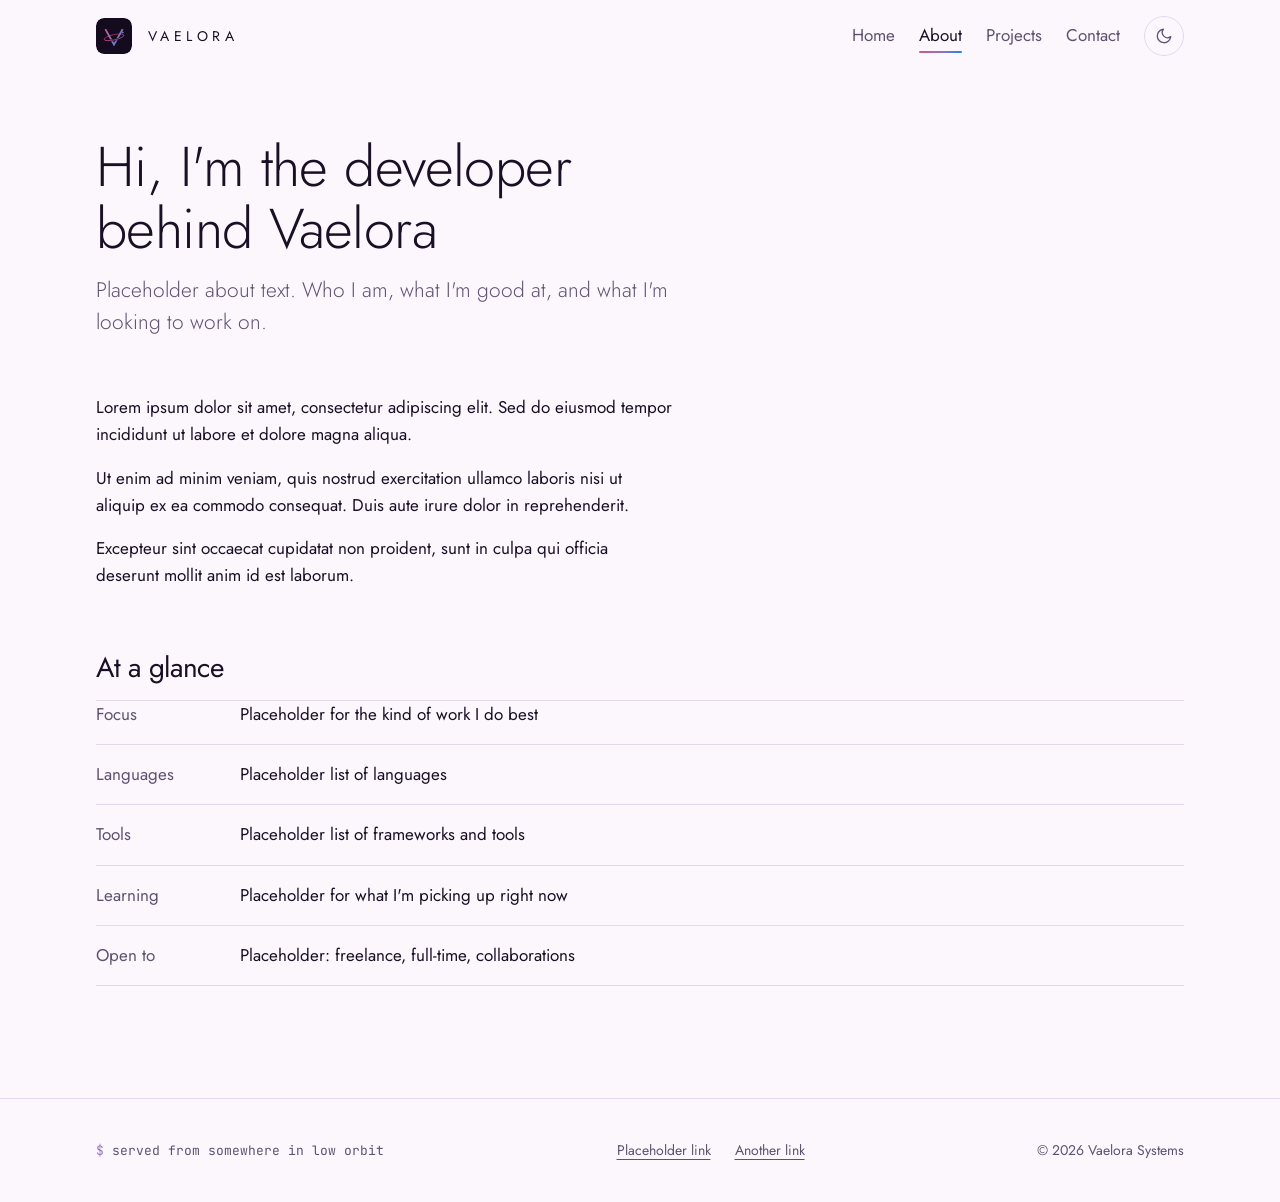
==== about/index.html @ 356ca691 "Start fresh: new Vaelora site scaffold Replace the old site with a plain HTML/CSS/JS base built arou" ====
<!doctype html>
<html lang="en">
<head>
  <meta charset="utf-8">
  <meta name="viewport" content="width=device-width, initial-scale=1">
  <title>About | Vaelora</title>
  <meta name="description" content="Placeholder description for the about page.">

  <link rel="icon" href="/assets/img/favicon.svg" type="image/svg+xml">
  <link rel="icon" href="/assets/img/logos/orbit_icon.png" type="image/png">

  <!-- Set the theme before first paint so there's no flash -->
  <script>
    (function () {
      var t = null;
      try { t = localStorage.getItem('theme'); } catch (e) {}
      if (t !== 'light' && t !== 'dark') {
        t = window.matchMedia('(prefers-color-scheme: dark)').matches ? 'dark' : 'light';
      }
      document.documentElement.dataset.theme = t;
    })();
  </script>

  <link rel="preconnect" href="https://fonts.googleapis.com">
  <link rel="preconnect" href="https://fonts.gstatic.com" crossorigin>
  <link rel="stylesheet" href="https://fonts.googleapis.com/css2?family=Jost:wght@300;400;500&family=JetBrains+Mono:wght@400&display=swap">
  <link rel="stylesheet" href="/assets/css/tokens.css">
  <link rel="stylesheet" href="/assets/css/base.css">
  <link rel="stylesheet" href="/assets/css/layout.css">
  <link rel="stylesheet" href="/assets/css/components.css">
  <script src="/assets/js/main.js" defer></script>
</head>
<body>
  <a class="skip-link" href="#main">Skip to content</a>

  <header class="site-header">
    <div class="container">
      <a class="brand" href="/">
        <img src="/assets/img/logos/orbit_icon.svg" alt="" width="36" height="36">
        <span>Vaelora</span>
      </a>

      <nav class="site-nav" id="site-nav" aria-label="Main">
        <ul class="nav-links" id="nav-links">
          <li><a href="/">Home</a></li>
          <li><a href="/about/" aria-current="page">About</a></li>
          <li><a href="/projects/">Projects</a></li>
          <li><a href="/contact/">Contact</a></li>
        </ul>

        <button class="icon-button theme-toggle" id="theme-toggle" type="button" aria-label="Toggle theme">
          <svg class="moon-icon" viewBox="0 0 24 24" fill="none" stroke="currentColor" stroke-width="1.75" stroke-linecap="round" stroke-linejoin="round" aria-hidden="true"><path d="M21 12.8A9 9 0 1 1 11.2 3a7 7 0 0 0 9.8 9.8z"/></svg>
          <svg class="sun-icon" viewBox="0 0 24 24" fill="none" stroke="currentColor" stroke-width="1.75" stroke-linecap="round" stroke-linejoin="round" aria-hidden="true"><circle cx="12" cy="12" r="4"/><path d="M12 2v2M12 20v2M4.9 4.9l1.4 1.4M17.7 17.7l1.4 1.4M2 12h2M20 12h2M4.9 19.1l1.4-1.4M17.7 6.3l1.4-1.4"/></svg>
        </button>

        <button class="icon-button nav-toggle" id="nav-toggle" type="button" aria-label="Open menu" aria-expanded="false" aria-controls="nav-links">
          <svg viewBox="0 0 24 24" fill="none" stroke="currentColor" stroke-width="1.75" stroke-linecap="round" aria-hidden="true"><path d="M4 7h16M4 12h16M4 17h16"/></svg>
        </button>
      </nav>
    </div>
  </header>

  <main id="main">
    <section class="page-intro">
      <div class="container">
        <h1>Hi, I'm the developer behind Vaelora</h1>
        <p class="lead">Placeholder about text. Who I am, what I'm good at, and what I'm looking to work on.</p>
      </div>
    </section>

    <section class="section">
      <div class="container">
        <div class="stack">
          <p>Lorem ipsum dolor sit amet, consectetur adipiscing elit. Sed do eiusmod tempor incididunt ut labore et dolore magna aliqua.</p>
          <p>Ut enim ad minim veniam, quis nostrud exercitation ullamco laboris nisi ut aliquip ex ea commodo consequat. Duis aute irure dolor in reprehenderit.</p>
          <p>Excepteur sint occaecat cupidatat non proident, sunt in culpa qui officia deserunt mollit anim id est laborum.</p>
        </div>
      </div>
    </section>

    <section class="section">
      <div class="container">
        <div class="section-heading">
          <h2>At a glance</h2>
        </div>
        <dl class="facts">
          <div><dt>Focus</dt><dd>Placeholder for the kind of work I do best</dd></div>
          <div><dt>Languages</dt><dd>Placeholder list of languages</dd></div>
          <div><dt>Tools</dt><dd>Placeholder list of frameworks and tools</dd></div>
          <div><dt>Learning</dt><dd>Placeholder for what I'm picking up right now</dd></div>
          <div><dt>Open to</dt><dd>Placeholder: freelance, full-time, collaborations</dd></div>
        </dl>
      </div>
    </section>
  </main>

  <footer class="site-footer">
    <div class="container footer-inner">
      <p class="footer-status">served from somewhere in low orbit</p>
      <ul class="footer-links">
        <li><a href="#">Placeholder link</a></li>
        <li><a href="#">Another link</a></li>
      </ul>
      <p>&copy; <span id="year">2026</span> Vaelora Systems</p>
    </div>
  </footer>
</body>
</html>
---- assets/css/tokens.css ----
/* Design tokens: the single source for colors, type and spacing.
   Everything here comes from the orbit logo. */

:root {
  /* Spectrum: the logo gradient. Reserved for the orbit, links and focus. */
  --rose: #D4558B;
  --iris: #9A72BC;
  --azure: #1D88DD;
  --spectrum: linear-gradient(100deg, var(--rose), var(--iris) 50%, var(--azure));

  /* Type: Jost echoes the geometric wordmark */
  --font-sans: "Jost", "Futura", "Century Gothic", system-ui, sans-serif;
  --font-mono: "JetBrains Mono", ui-monospace, Menlo, Consolas, monospace;

  /* Scale (1.25 ratio) */
  --text-sm: 0.875rem;
  --text-base: 1.0625rem;
  --text-lg: 1.3125rem;
  --text-xl: 1.75rem;
  --text-2xl: clamp(2.25rem, 4vw + 1rem, 3.5rem);
  --text-hero: clamp(3rem, 9vw, 7.5rem);
  --tracking-wordmark: 0.32em;

  /* Spacing */
  --space-1: 0.25rem;
  --space-2: 0.5rem;
  --space-3: 1rem;
  --space-4: 1.5rem;
  --space-5: 2.5rem;
  --space-6: 4rem;
  --space-7: 7rem;

  /* Layout */
  --content-width: 70rem;
  --measure: 36rem;
  --gutter: 1rem;
  --radius-sm: 0.375rem;
  --radius: 0.875rem;
  --header-height: 4.5rem;

  /* Dawn (light) */
  --bg: #FBF7FD;
  --surface: #F3ECF8;
  --text: #1A1026;
  --text-muted: #5E5270;
  --line: #E3D8EC;
  --link: #7B4FA6;
  --button-bg: #1A1026;
  --button-text: #FBF7FD;
  --orbit-back-opacity: 0.45;

  color-scheme: light;
}

/* Night (dark): follows the OS unless the visitor picked dawn */
@media (prefers-color-scheme: dark) {
  :root:not([data-theme="light"]) {
    --bg: #140B1F;
    --surface: #1E1430;
    --text: #F1EAF7;
    --text-muted: #A99BBB;
    --line: #2E2242;
    --link: #C3A2E3;
    --button-bg: #F1EAF7;
    --button-text: #140B1F;
    --orbit-back-opacity: 0.6;
    color-scheme: dark;
  }
}

/* Night: picked explicitly with the toggle */
:root[data-theme="dark"] {
  --bg: #140B1F;
  --surface: #1E1430;
  --text: #F1EAF7;
  --text-muted: #A99BBB;
  --line: #2E2242;
  --link: #C3A2E3;
  --button-bg: #F1EAF7;
  --button-text: #140B1F;
  --orbit-back-opacity: 0.6;
  color-scheme: dark;
}
---- assets/css/base.css ----
/* Reset and base typography. Element styles only, no classes. */

*, *::before, *::after { box-sizing: border-box; }

* { margin: 0; }

html {
  -webkit-text-size-adjust: 100%;
  text-size-adjust: 100%;
}

body {
  min-height: 100vh;
  display: flex;
  flex-direction: column;
  background: var(--bg);
  color: var(--text);
  font-family: var(--font-sans);
  font-size: var(--text-base);
  font-weight: 400;
  line-height: 1.6;
  -webkit-font-smoothing: antialiased;
}

main { flex: 1; }

img, svg, picture, video { display: block; max-width: 100%; }

input, button, textarea, select { font: inherit; color: inherit; }

h1, h2, h3 {
  font-weight: 300;
  line-height: 1.1;
  letter-spacing: -0.01em;
  text-wrap: balance;
}
h1 { font-size: var(--text-2xl); }
h2 { font-size: var(--text-xl); font-weight: 400; }
h3 { font-size: var(--text-lg); font-weight: 400; }

p { max-width: var(--measure); text-wrap: pretty; }

a {
  color: var(--link);
  text-decoration-thickness: 1px;
  text-underline-offset: 0.25em;
}
a:hover { text-decoration-thickness: 2px; }

code, pre { font-family: var(--font-mono); font-size: 0.9em; }

::selection { background: var(--iris); color: #fff; }

:focus-visible {
  outline: 2px solid var(--iris);
  outline-offset: 3px;
  border-radius: var(--radius-sm);
}

@media (prefers-reduced-motion: reduce) {
  *, *::before, *::after {
    animation-duration: 0.01ms !important;
    transition-duration: 0.01ms !important;
    scroll-behavior: auto !important;
  }
}
---- assets/css/layout.css ----
/* Page frame: container, header, nav, footer. */

.container {
  width: 100%;
  max-width: var(--content-width);
  margin-inline: auto;
  padding-inline: var(--gutter);
}

.skip-link {
  position: absolute;
  left: var(--space-3);
  top: -100%;
  padding: var(--space-2) var(--space-3);
  background: var(--surface);
  border-radius: var(--radius-sm);
  z-index: 100;
}
.skip-link:focus { top: var(--space-3); }

/* ── Header ────────────────────────────────────────────── */
.site-header {
  position: sticky;
  top: 0;
  z-index: 10;
  background: color-mix(in srgb, var(--bg) 88%, transparent);
  backdrop-filter: blur(10px);
}

.site-header .container {
  display: flex;
  align-items: center;
  justify-content: space-between;
  gap: var(--space-3);
  height: var(--header-height);
}

/* The wordmark mirrors the logo lockup: wide-tracked caps */
.brand {
  display: flex;
  align-items: center;
  gap: var(--space-3);
  color: var(--text);
  text-decoration: none;
}
.brand img { width: 2.25rem; height: 2.25rem; border-radius: 0.5rem; }
.brand span {
  font-size: var(--text-sm);
  font-weight: 400;
  letter-spacing: var(--tracking-wordmark);
  text-transform: uppercase;
}

/* ── Nav ───────────────────────────────────────────────── */
.site-nav { display: flex; align-items: center; gap: var(--space-2); }

.nav-links {
  display: flex;
  gap: var(--space-4);
  margin-right: var(--space-3);
  list-style: none;
  padding: 0;
}
.nav-links a {
  position: relative;
  color: var(--text-muted);
  text-decoration: none;
}
.nav-links a:hover { color: var(--text); }
.nav-links a[aria-current="page"] { color: var(--text); }
.nav-links a[aria-current="page"]::after {
  content: "";
  position: absolute;
  left: 0;
  right: 0;
  bottom: -0.35rem;
  height: 2px;
  border-radius: 2px;
  background: var(--spectrum);
}

.icon-button {
  display: grid;
  place-items: center;
  width: 2.5rem;
  height: 2.5rem;
  background: none;
  border: 1px solid var(--line);
  border-radius: 50%;
  color: var(--text-muted);
  cursor: pointer;
}
.icon-button:hover { color: var(--text); border-color: var(--text-muted); }
.icon-button svg { width: 1.125rem; height: 1.125rem; }

.nav-toggle { display: none; }

/* Theme icon: show the sun at night, the moon at dawn */
.theme-toggle .sun-icon { display: none; }
:root[data-theme="dark"] .theme-toggle .sun-icon { display: block; }
:root[data-theme="dark"] .theme-toggle .moon-icon { display: none; }

@media (max-width: 680px) {
  .brand span { display: none; }
  .nav-toggle { display: grid; }
  .nav-links {
    display: none;
    position: absolute;
    top: var(--header-height);
    left: 0;
    right: 0;
    flex-direction: column;
    gap: 0;
    margin: 0;
    padding: var(--space-2) var(--gutter) var(--space-4);
    background: var(--bg);
    border-bottom: 1px solid var(--line);
  }
  .nav-links a { display: block; padding: var(--space-2) 0; font-size: var(--text-lg); }
  .nav-links a[aria-current="page"]::after { display: none; }
  .site-nav.open .nav-links { display: flex; }
}

/* ── Footer ────────────────────────────────────────────── */
.site-footer {
  margin-top: var(--space-7);
  padding-block: var(--space-5);
  border-top: 1px solid var(--line);
  color: var(--text-muted);
  font-size: var(--text-sm);
}

.footer-inner {
  display: flex;
  flex-wrap: wrap;
  align-items: baseline;
  justify-content: space-between;
  gap: var(--space-3);
}

.footer-status { font-family: var(--font-mono); font-size: 0.8125rem; }
.footer-status::before { content: "$ "; color: var(--iris); }

.footer-links { display: flex; gap: var(--space-4); list-style: none; padding: 0; }
.footer-links a { color: var(--text-muted); }
.footer-links a:hover { color: var(--text); }
---- assets/css/components.css ----
/* Reusable pieces: orbit hero, page intro, sections, project list,
   buttons, split layout, placeholders, forms. */

/* ── Orbit hero (home + 404) ───────────────────────────── */
/* The ring passes behind the headline and back out in front,
   like the ring around the V in the logo. */
.orbit-hero {
  position: relative;
  padding-block: var(--space-7) var(--space-6);
  overflow: hidden;
}

.orbit-stage { position: relative; }

.orbit-stage h1 {
  position: relative;
  z-index: 1;
  max-width: 11ch;
  font-size: var(--text-hero);
  font-weight: 300;
  line-height: 0.98;
  letter-spacing: -0.025em;
}

.orbit {
  position: absolute;
  z-index: 0;
  left: -8%;
  top: 50%;
  width: 116%;
  height: auto;
  transform: translateY(-50%);
  overflow: visible;
  pointer-events: none;
}
.orbit-front { z-index: 2; }
.orbit-back path { opacity: var(--orbit-back-opacity); }

.orbit-hero .lead { margin-top: var(--space-5); }

/* ── Page intro (inner pages) ──────────────────────────── */
.page-intro { padding-block: var(--space-6) var(--space-5); }
.page-intro h1 { max-width: 16ch; }
.page-intro .lead { margin-top: var(--space-3); }

.lead {
  color: var(--text-muted);
  font-size: var(--text-lg);
  font-weight: 300;
  line-height: 1.5;
}

/* ── Sections ──────────────────────────────────────────── */
.section { padding-top: var(--space-6); }

.section-heading {
  display: flex;
  flex-wrap: wrap;
  align-items: baseline;
  justify-content: space-between;
  gap: var(--space-2) var(--space-4);
  padding-bottom: var(--space-3);
  border-bottom: 1px solid var(--line);
}
.section-heading a { font-size: var(--text-sm); }

.stack > * + * { margin-top: var(--space-3); }

/* ── Project list ──────────────────────────────────────── */
/* Rows, not cards: name, what it is and what it's built with, and where it is. */
.project-list { list-style: none; padding: 0; }

.project {
  display: grid;
  grid-template-columns: 14rem minmax(0, 1fr) 7.5rem;
  align-items: center;
  gap: var(--space-2) var(--space-5);
  padding-block: var(--space-4);
  border-bottom: 1px solid var(--line);
}

.project h3 { font-size: var(--text-xl); font-weight: 300; }
.project h3 a { color: var(--text); text-decoration: none; }
.project h3 a:hover { color: var(--link); }
.project p { color: var(--text-muted); }
.project .built-with { margin-top: var(--space-1); color: var(--text); font-size: var(--text-sm); }
.project .status { justify-self: end; }

.project-title { display: flex; align-items: center; gap: var(--space-3); }

@media (max-width: 720px) {
  .project { grid-template-columns: 1fr auto; }
  .project-body { grid-column: 1 / -1; grid-row: 2; }
}

/* Project logo slot. A letter for now; swap the span for
   <img class="project-mark" src="..." alt=""> once a logo exists. */
.project-mark {
  display: grid;
  place-items: center;
  width: 3rem;
  height: 3rem;
  border-radius: var(--radius);
  background:
    linear-gradient(var(--surface), var(--surface)) padding-box,
    var(--spectrum) border-box;
  border: 1.5px solid transparent;
  color: var(--text);
  font-size: var(--text-lg);
  font-weight: 400;
  object-fit: cover;
}

/* Featured project: design preview beside the write-up */
.featured-project {
  display: grid;
  gap: var(--space-5);
  align-items: center;
}
@media (min-width: 860px) {
  .featured-project { grid-template-columns: 3fr 2fr; gap: var(--space-6); }
}
.featured-title { display: flex; align-items: center; gap: var(--space-3); }
.featured-title h2 { font-size: var(--text-2xl); font-weight: 300; }
.featured-project .built-with { font-size: var(--text-sm); }

/* ── Capabilities ──────────────────────────────────────── */
/* What the developer can do: area, one line, the tools behind it. */
.capabilities {
  display: grid;
  gap: 0 var(--space-6);
  list-style: none;
  padding: 0;
}
@media (min-width: 720px) {
  .capabilities { grid-template-columns: 1fr 1fr; }
}
.capabilities li {
  padding-block: var(--space-4);
  border-bottom: 1px solid var(--line);
}
.capabilities h3 { margin-bottom: var(--space-2); }
.capabilities p { color: var(--text-muted); }
.capabilities .tools { margin-top: var(--space-2); color: var(--text); font-size: var(--text-sm); }

/* Status: in orbit = running, on the pad = being built, drafting = idea */
.status {
  display: inline-flex;
  align-items: center;
  gap: var(--space-2);
  color: var(--text-muted);
  font-size: var(--text-sm);
  white-space: nowrap;
}
.status::before {
  content: "";
  width: 0.5rem;
  height: 0.5rem;
  border-radius: 50%;
  border: 1.5px solid currentColor;
}
.status-orbit::before { background: var(--azure); border-color: var(--azure); box-shadow: 0 0 8px var(--azure); }
.status-pad::before { background: var(--rose); border-color: var(--rose); }
.status-drafting::before { background: transparent; }

/* ── Buttons ───────────────────────────────────────────── */
.button-row { display: flex; flex-wrap: wrap; gap: var(--space-3); margin-top: var(--space-5); }

.button {
  display: inline-flex;
  align-items: center;
  justify-content: center;
  padding: 0.75rem 1.5rem;
  border: 1px solid transparent;
  border-radius: 999px;
  font-weight: 500;
  text-decoration: none;
  cursor: pointer;
}
.button-primary { background: var(--button-bg); color: var(--button-text); }
.button-primary:hover { background: var(--iris); color: #fff; }
.button-secondary { border-color: var(--line); color: var(--text); }
.button-secondary:hover { border-color: var(--text-muted); }

/* ── Split ─────────────────────────────────────────────── */
.split {
  display: grid;
  gap: var(--space-5);
  align-items: start;
}
@media (min-width: 800px) {
  .split { grid-template-columns: 3fr 2fr; gap: var(--space-6); }
}

/* ── Facts (definition list) ───────────────────────────── */
.facts { display: grid; gap: var(--space-3); }
.facts div {
  display: grid;
  grid-template-columns: 8rem 1fr;
  gap: var(--space-3);
  padding-bottom: var(--space-3);
  border-bottom: 1px solid var(--line);
}
.facts dt { color: var(--text-muted); }
.facts dd { margin: 0; }

/* ── Placeholder media ─────────────────────────────────── */
/* Stand-in for a project design or screenshot. Set the ratio with style="--ratio: 16/10". */
.placeholder {
  display: grid;
  place-items: center;
  aspect-ratio: var(--ratio, 16 / 9);
  background:
    radial-gradient(circle at 30% 25%, color-mix(in srgb, var(--iris) 22%, transparent), transparent 60%),
    var(--surface);
  border-radius: var(--radius);
  color: var(--text-muted);
  font-size: var(--text-sm);
}

/* ── Ways to reach (contact) ───────────────────────────── */
/* Each way: where, what it's good for, the address. */
.ways {
  display: grid;
  gap: 0 var(--space-6);
  list-style: none;
  padding: 0;
}
@media (min-width: 860px) {
  .ways { grid-template-columns: repeat(3, 1fr); }
}
.ways li {
  display: flex;
  flex-direction: column;
  gap: var(--space-2);
  padding-block: var(--space-4);
  border-top: 1px solid var(--line);
}
.ways h2 { font-size: var(--text-xl); font-weight: 300; }
.ways p { color: var(--text-muted); }
.ways a { margin-top: auto; padding-top: var(--space-2); }

/* ── Sparkle list ──────────────────────────────────────── */
/* Bullets are the four-point sparkle from the logo. */
.sparkle-list {
  display: grid;
  gap: var(--space-3);
  max-width: var(--measure);
  margin-top: var(--space-4);
  list-style: none;
  padding: 0;
  font-size: var(--text-lg);
  font-weight: 300;
}
.sparkle-list li {
  position: relative;
  padding-left: 2rem;
}
.sparkle-list li::before {
  content: "";
  position: absolute;
  left: 0;
  top: 0.45em;
  width: 15px;
  height: 15px;
  background: var(--spectrum);
  clip-path: path("M7.5,0 Q8.25,6.75 15,7.5 Q8.25,8.25 7.5,15 Q6.75,8.25 0,7.5 Q6.75,6.75 7.5,0Z");
}

/* Inner pages: the intro already provides space above the first section */
.page-intro + .section { padding-top: var(--space-3); }
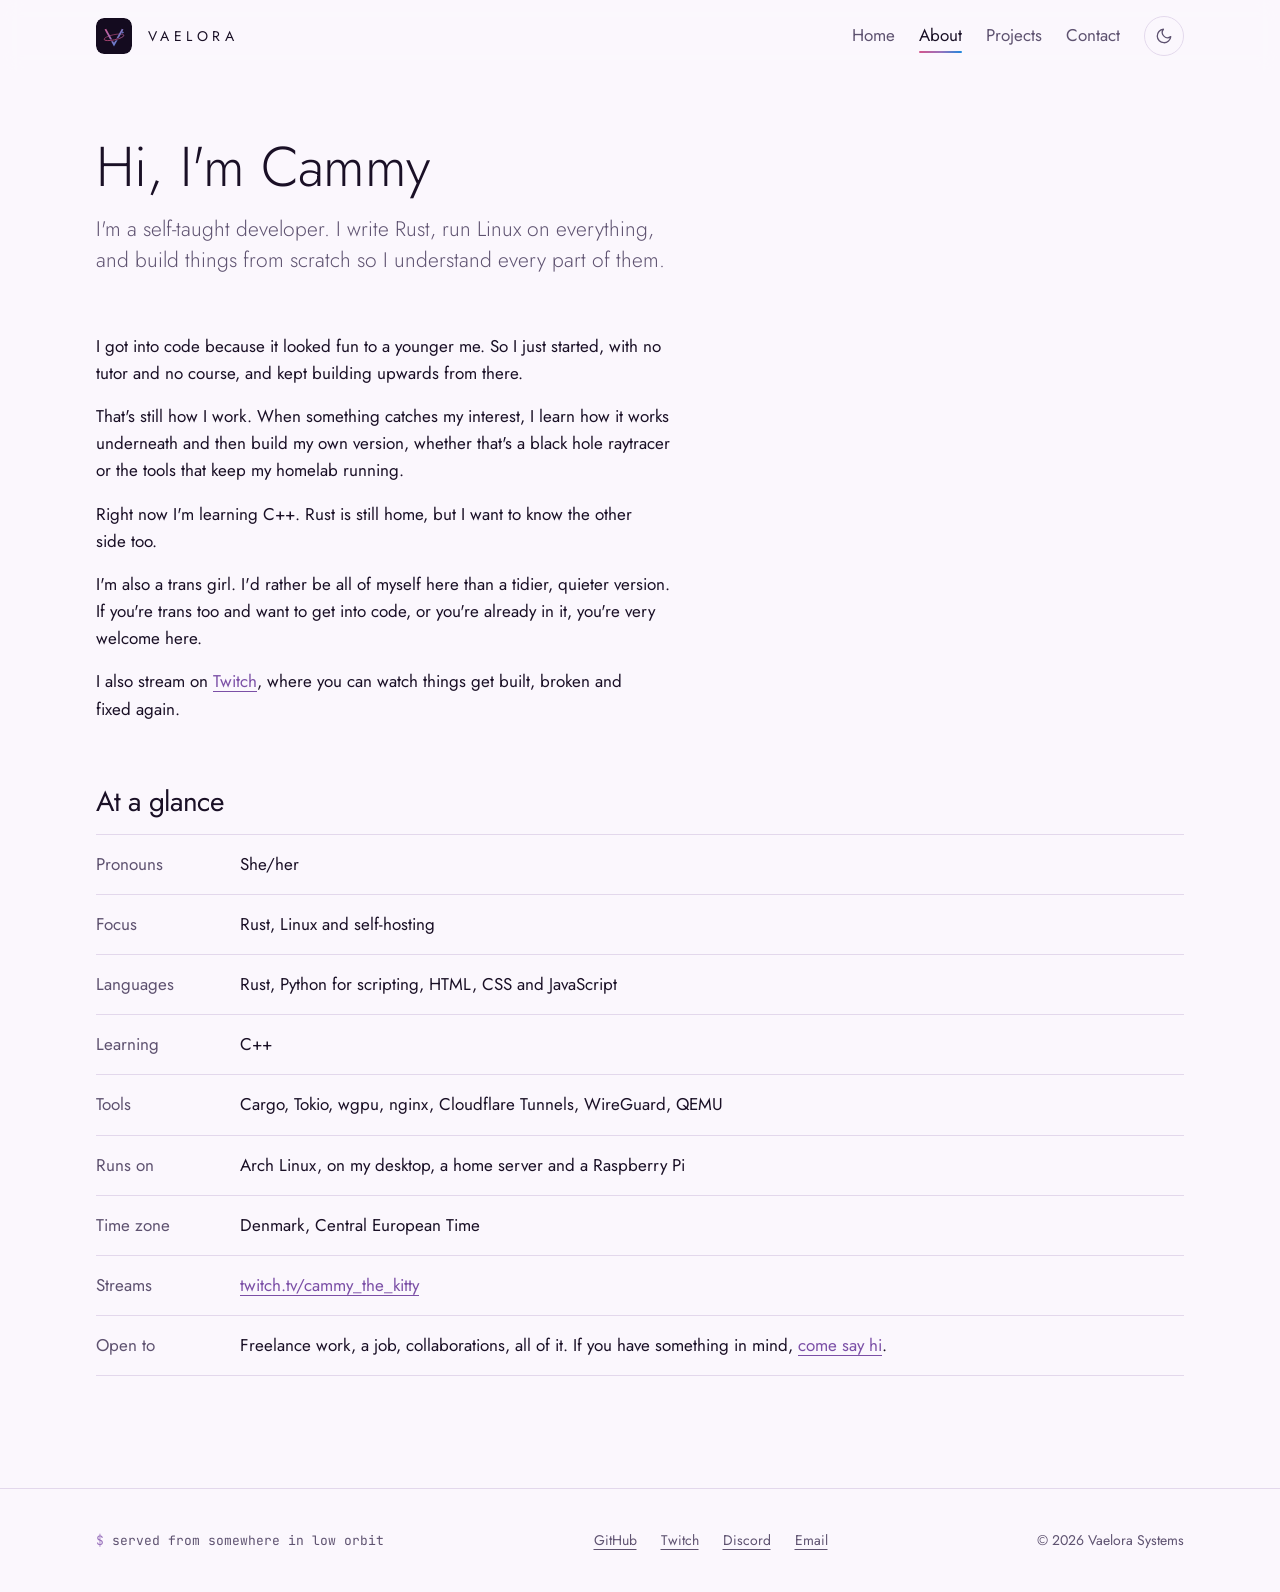
==== commit b8fa91c0: "Fill in the site with real content - Home: intro, live Denmark time, skills, and selected work - Pro" ====
--- a/about/index.html
+++ b/about/index.html
@@ -4,7 +4,7 @@
   <meta charset="utf-8">
   <meta name="viewport" content="width=device-width, initial-scale=1">
   <title>About | Vaelora</title>
-  <meta name="description" content="Placeholder description for the about page.">
+  <meta name="description" content="Cammy is a self-taught developer in Denmark. She writes Rust, runs Linux on everything, and is open to freelance work, jobs and collaborations.">
 
   <link rel="icon" href="/assets/img/favicon.svg" type="image/svg+xml">
   <link rel="icon" href="/assets/img/logos/orbit_icon.png" type="image/png">
@@ -63,17 +63,19 @@
   <main id="main">
     <section class="page-intro">
       <div class="container">
-        <h1>Hi, I'm the developer behind Vaelora</h1>
-        <p class="lead">Placeholder about text. Who I am, what I'm good at, and what I'm looking to work on.</p>
+        <h1>Hi, I'm Cammy</h1>
+        <p class="lead">I'm a self-taught developer. I write Rust, run Linux on everything, and build things from scratch so I understand every part of them.</p>
       </div>
     </section>
 
     <section class="section">
       <div class="container">
         <div class="stack">
-          <p>Lorem ipsum dolor sit amet, consectetur adipiscing elit. Sed do eiusmod tempor incididunt ut labore et dolore magna aliqua.</p>
-          <p>Ut enim ad minim veniam, quis nostrud exercitation ullamco laboris nisi ut aliquip ex ea commodo consequat. Duis aute irure dolor in reprehenderit.</p>
-          <p>Excepteur sint occaecat cupidatat non proident, sunt in culpa qui officia deserunt mollit anim id est laborum.</p>
+          <p>I got into code because it looked fun to a younger me. So I just started, with no tutor and no course, and kept building upwards from there.</p>
+          <p>That's still how I work. When something catches my interest, I learn how it works underneath and then build my own version, whether that's a black hole raytracer or the tools that keep my homelab running.</p>
+          <p>Right now I'm learning C++. Rust is still home, but I want to know the other side too.</p>
+          <p>I'm also a trans girl. I'd rather be all of myself here than a tidier, quieter version. If you're trans too and want to get into code, or you're already in it, you're very welcome here.</p>
+          <p>I also stream on <a href="https://www.twitch.tv/cammy_the_kitty">Twitch</a>, where you can watch things get built, broken and fixed again.</p>
         </div>
       </div>
     </section>
@@ -84,11 +86,15 @@
           <h2>At a glance</h2>
         </div>
         <dl class="facts">
-          <div><dt>Focus</dt><dd>Placeholder for the kind of work I do best</dd></div>
-          <div><dt>Languages</dt><dd>Placeholder list of languages</dd></div>
-          <div><dt>Tools</dt><dd>Placeholder list of frameworks and tools</dd></div>
-          <div><dt>Learning</dt><dd>Placeholder for what I'm picking up right now</dd></div>
-          <div><dt>Open to</dt><dd>Placeholder: freelance, full-time, collaborations</dd></div>
+          <div><dt>Pronouns</dt><dd>She/her</dd></div>
+          <div><dt>Focus</dt><dd>Rust, Linux and self-hosting</dd></div>
+          <div><dt>Languages</dt><dd>Rust, Python for scripting, HTML, CSS and JavaScript</dd></div>
+          <div><dt>Learning</dt><dd>C++</dd></div>
+          <div><dt>Tools</dt><dd>Cargo, Tokio, wgpu, nginx, Cloudflare Tunnels, WireGuard, QEMU</dd></div>
+          <div><dt>Runs on</dt><dd>Arch Linux, on my desktop, a home server and a Raspberry Pi</dd></div>
+          <div><dt>Time zone</dt><dd>Denmark, Central European Time</dd></div>
+          <div><dt>Streams</dt><dd><a href="https://www.twitch.tv/cammy_the_kitty">twitch.tv/cammy_the_kitty</a></dd></div>
+          <div><dt>Open to</dt><dd>Freelance work, a job, collaborations, all of it. If you have something in mind, <a href="/contact/">come say hi</a>.</dd></div>
         </dl>
       </div>
     </section>
@@ -98,8 +104,10 @@
     <div class="container footer-inner">
       <p class="footer-status">served from somewhere in low orbit</p>
       <ul class="footer-links">
-        <li><a href="#">Placeholder link</a></li>
-        <li><a href="#">Another link</a></li>
+        <li><a href="https://github.com/cammythekitty">GitHub</a></li>
+        <li><a href="https://www.twitch.tv/cammy_the_kitty">Twitch</a></li>
+        <li><a href="https://discord.gg/gWDmYseFHj">Discord</a></li>
+        <li><a href="mailto:camilla@vaelora.dev">Email</a></li>
       </ul>
       <p>&copy; <span id="year">2026</span> Vaelora Systems</p>
     </div>
--- a/assets/css/components.css
+++ b/assets/css/components.css
@@ -38,6 +38,13 @@
 
 .orbit-hero .lead { margin-top: var(--space-5); }
 
+/* Where Cammy is, and what time it is there */
+.local-time {
+  margin-top: var(--space-3);
+  color: var(--text-muted);
+  font-size: var(--text-sm);
+}
+
 /* ── Page intro (inner pages) ──────────────────────────── */
 .page-intro { padding-block: var(--space-6) var(--space-5); }
 .page-intro h1 { max-width: 16ch; }
@@ -93,8 +100,9 @@
   .project-body { grid-column: 1 / -1; grid-row: 2; }
 }
 
-/* Project logo slot. A letter for now; swap the span for
-   <img class="project-mark" src="..." alt=""> once a logo exists. */
+/* Project logo tile: an inline line-icon SVG (drawn in currentColor so it
+   follows the theme) inside a gradient-bordered tile. An <img class="project-mark">
+   works too. */
 .project-mark {
   display: grid;
   place-items: center;
@@ -110,6 +118,7 @@
   font-weight: 400;
   object-fit: cover;
 }
+.project-mark svg { width: 1.875rem; height: 1.875rem; }
 
 /* Featured project: design preview beside the write-up */
 .featured-project {
@@ -123,6 +132,15 @@
 .featured-title { display: flex; align-items: center; gap: var(--space-3); }
 .featured-title h2 { font-size: var(--text-2xl); font-weight: 300; }
 .featured-project .built-with { font-size: var(--text-sm); }
+.featured-project .status { align-self: flex-start; }
+img.design-preview {
+  width: 100%;
+  height: auto;
+  aspect-ratio: 16 / 9;
+  object-fit: cover;
+  border-radius: var(--radius);
+  background: var(--surface);
+}
 
 /* ── Capabilities ──────────────────────────────────────── */
 /* What the developer can do: area, one line, the tools behind it. */
@@ -193,12 +211,12 @@
 }
 
 /* ── Facts (definition list) ───────────────────────────── */
-.facts { display: grid; gap: var(--space-3); }
+.facts { display: grid; }
 .facts div {
   display: grid;
   grid-template-columns: 8rem 1fr;
   gap: var(--space-3);
-  padding-bottom: var(--space-3);
+  padding-block: var(--space-3);
   border-bottom: 1px solid var(--line);
 }
 .facts dt { color: var(--text-muted); }
@@ -226,8 +244,11 @@
   list-style: none;
   padding: 0;
 }
-@media (min-width: 860px) {
-  .ways { grid-template-columns: repeat(3, 1fr); }
+@media (min-width: 640px) {
+  .ways { grid-template-columns: repeat(2, 1fr); }
+}
+@media (min-width: 1000px) {
+  .ways { grid-template-columns: repeat(4, 1fr); gap: 0 var(--space-5); }
 }
 .ways li {
   display: flex;
